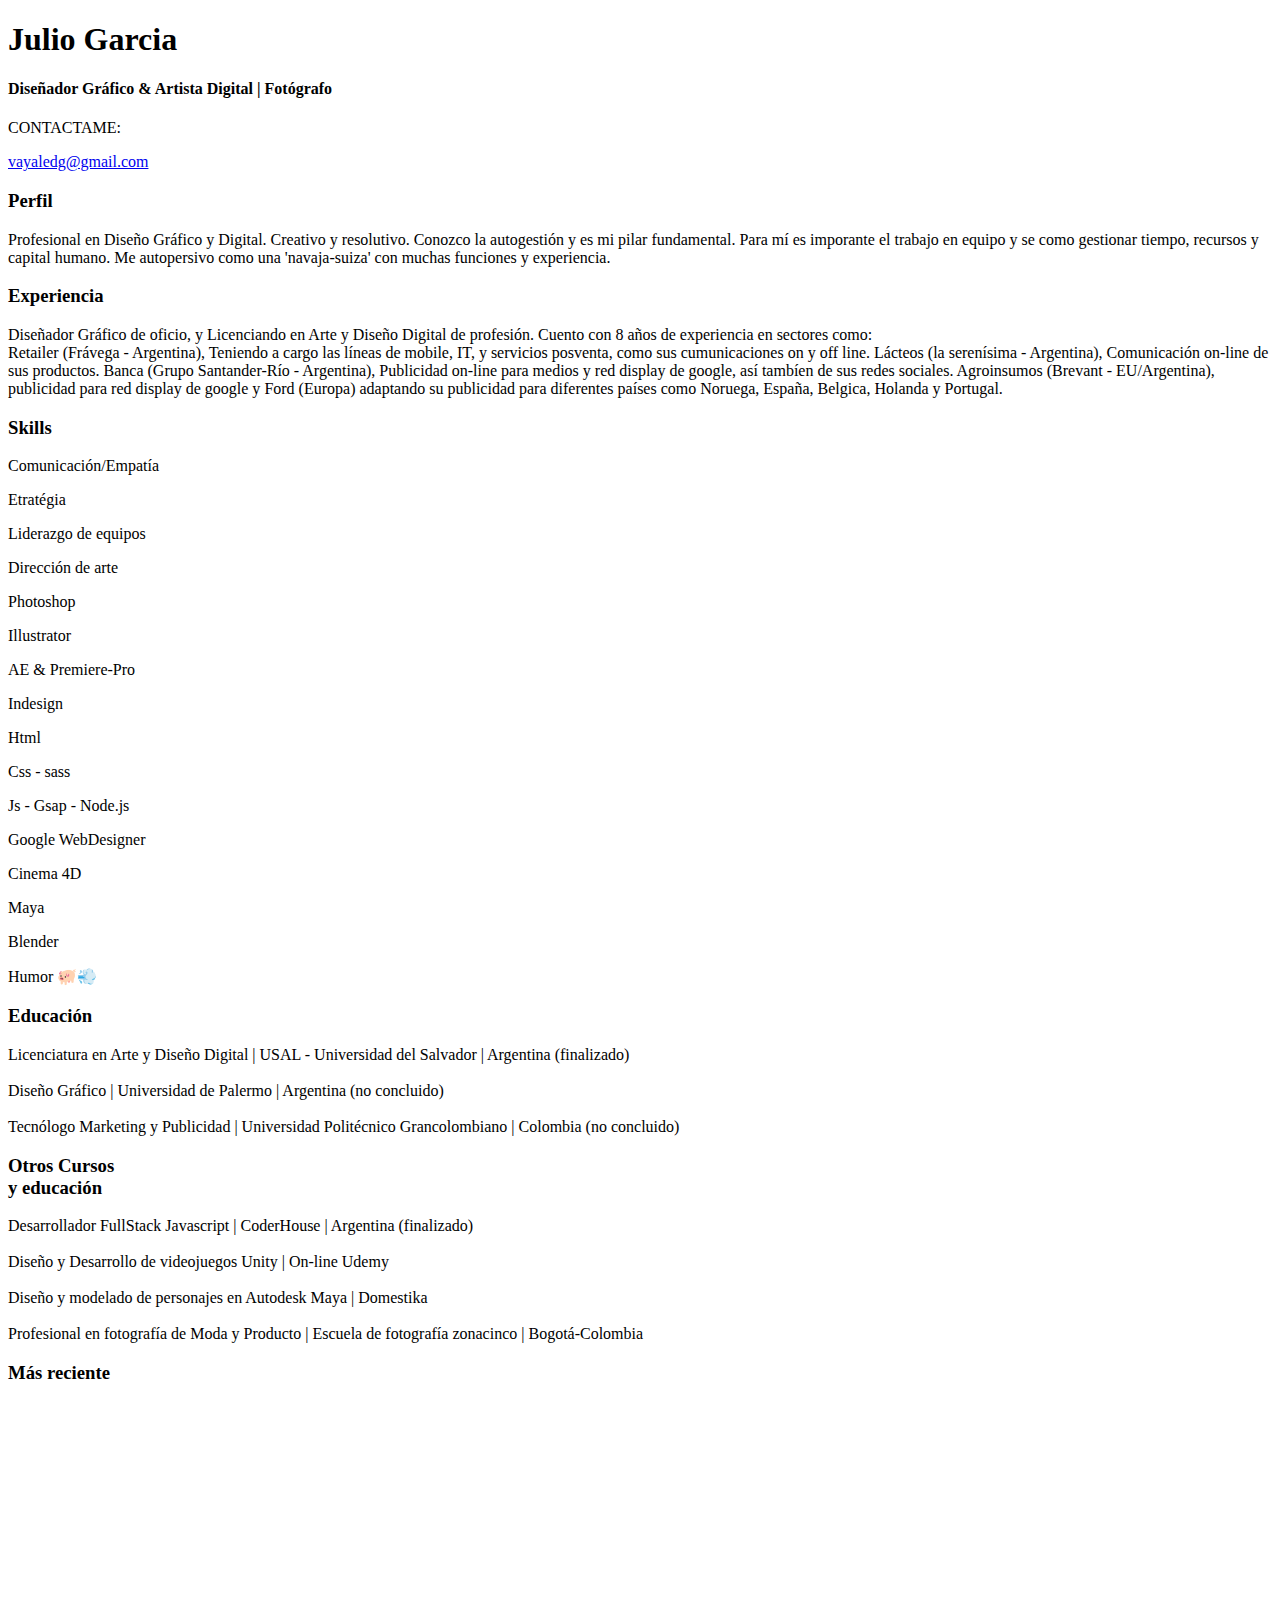
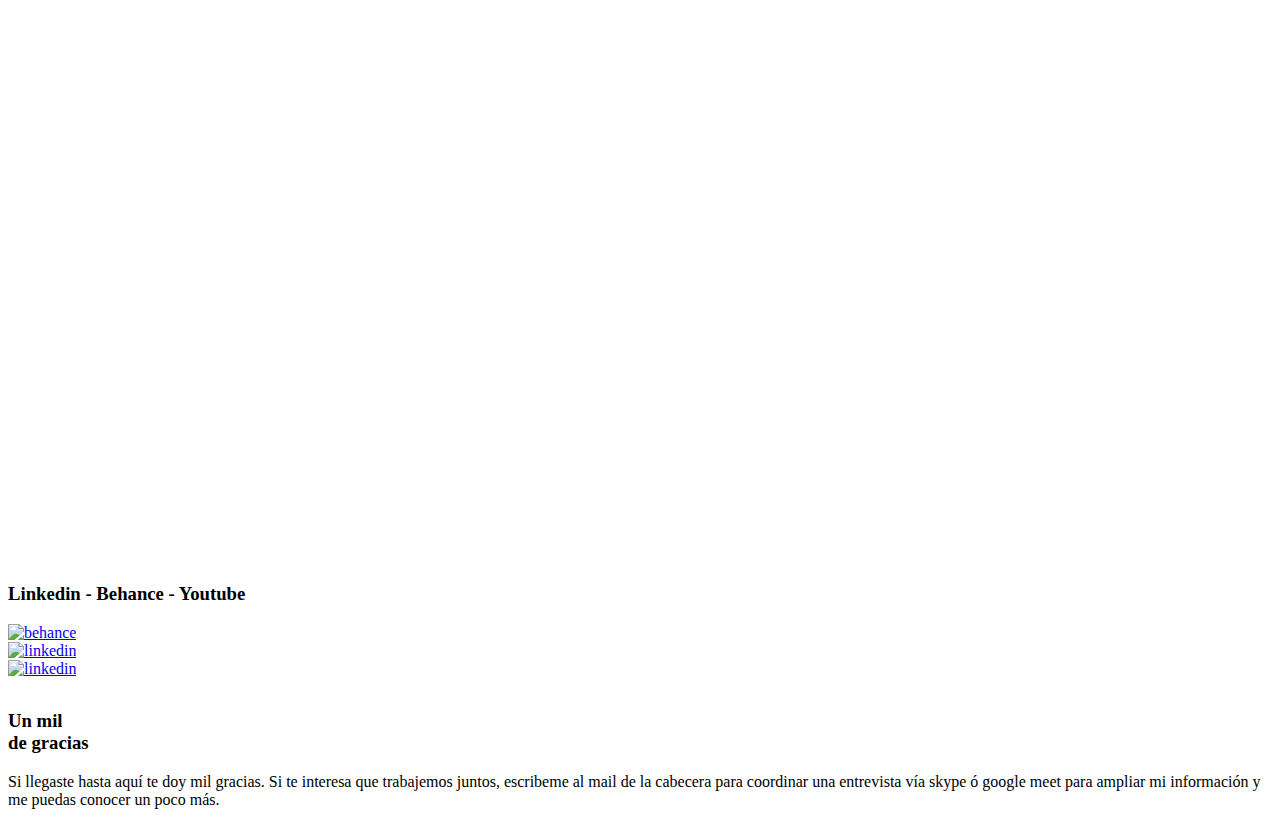
==== index.html @ 990d36c9 "index agregado" ====
<!DOCTYPE html>
<html lang="en">
<head>
    <meta charset="UTF-8">
    <meta name="viewport" content="width=device-width, initial-scale=1.0">
    <link href="https://fonts.googleapis.com/css2?family=Merriweather:ital,wght@0,300;0,400;0,700;0,900;1,300;1,400;1,700;1,900&family=Montserrat:ital,wght@0,100;0,200;0,300;0,400;0,600;0,800;0,900;1,100;1,200;1,300;1,400;1,600;1,700;1,900&display=swap" rel="stylesheet">
    <link rel="stylesheet" href="css/main.css">
    <title>Document</title>
</head>
<body>
    <div class="wrapper">
        <section>
            <h1>Julio Garcia</h1>
            <h4>Diseñador Gráfico & Artista Digital | Fotógrafo</h4>
            <div class="mailing">
                <p>CONTACTAME:</p>
                <a href="mailto:vayaledg@gmail.com">vayaledg@gmail.com</a>
            </div>
        </section>
        <div class="bottom-line"></div> 

        <section class="wpr-2">
            <div class="left">
                <h3 class="sub-headlines">Perfil</h3>
            </div>
            <div class="right">
                <p>Profesional en Diseño Gráfico y Digital. Creativo y resolutivo. Conozco la autogestión y es mi pilar fundamental. Para mí es imporante el trabajo en equipo y se como gestionar tiempo, recursos y capital humano. Me autopersivo como una 'navaja-suiza' con muchas funciones y experiencia.</p>

            </div>
        </section>
        <div class="bottom-line"></div> 


        <section class="wpr-2">
            <div class="left">
                <h3 class="sub-headlines">Experiencia</h3>
            </div>
            <div class="right">
                <p>Diseñador Gráfico de oficio, y Licenciando en Arte y Diseño Digital de profesión. Cuento con 8 años de experiencia en sectores como:<br> <span class="italic-text">Retailer (Frávega - Argentina),</span> Teniendo a cargo las líneas de mobile, IT, y servicios posventa, como sus cumunicaciones on y off line. <span class="italic-text">Lácteos (la serenísima - Argentina),</span> Comunicación on-line de sus productos. <span class="italic-text">Banca (Grupo Santander-Río - Argentina),</span> Publicidad on-line para medios y red display de google, así tambíen de sus redes sociales. <span class="italic-text">Agroinsumos (Brevant - EU/Argentina),</span> publicidad para red display de google y <span class="italic-text">Ford (Europa)</span> adaptando su publicidad para diferentes países como Noruega, España, Belgica, Holanda y  Portugal.  </p>

            </div>
        </section>
        <div class="bottom-line"></div> 

        <section class="wpr-2">
            <div class="left top-gallery">
                <h3 class="sub-headlines">Skills</h3>
            </div>
            <div class="right skills-div">

                <div class="skills-div-one">
                    <p>Comunicación/Empatía</p>
                    <div class="p-bar">
                        <div class="inner b-bar"></div> 
                    </div>
                    <p>Etratégia</p>
                    <div class="p-bar">
                        <div class="inner b-bar"></div> 
                    </div>
                    <p>Liderazgo de equipos</p>
                    <div class="p-bar">
                        <div class="inner b-bar"></div> 
                    </div>
                    <p>Dirección de arte</p>
                    <div class="p-bar">
                        <div class="inner b-bar"></div> 
                    </div>
                </div>

                
                <div class="skills-div-one">
                    <p>Photoshop</p>
                    <div class="p-bar">
                        <div class="inner b-bar"></div> 
                    </div>
                    <p>Illustrator</p>
                    <div class="p-bar">
                        <div class="inner b-bar"></div> 
                    </div>
                    <p>AE & Premiere-Pro</p>
                    <div class="p-bar">
                        <div class="inner js"></div> 
                    </div>
                    <p>Indesign</p>
                    <div class="p-bar">
                        <div class="inner js"></div> 
                    </div>
                </div> 

                <div class="skills-div-one">
                    <p>Html </p>
                    <div class="p-bar">
                        <div class="inner a-bar"></div> 
                    </div>
                    <p>Css - sass </p>
                    <div class="p-bar">
                        <div class="inner a-bar"></div> 
                    </div>
                    <p>Js - Gsap - Node.js</p>
                    <div class="p-bar">
                        <div class="inner js"></div> 
                    </div>
                    <p>Google WebDesigner </p>
                    <div class="p-bar">
                        <div class="inner a-bar"></div> 
                    </div>
                </div>

                <div class="skills-div-one">
                    <p>Cinema 4D</p>
                    <div class="p-bar">
                        <div class="inner a-bar"></div> 
                    </div>
                    <p>Maya</p>
                    <div class="p-bar">
                        <div class="inner a-bar"></div> 
                    </div>
                    <p>Blender</p>
                    <div class="p-bar">
                        <div class="inner js"></div> 
                    </div>
                    <p>Humor 🐖💨</p>
                    <div class="p-bar">
                        <div class="inner humor"></div> 
                    </div>
                </div> 

                
            </div>
        </section>
        <div class="bottom-line"></div> 


        <section class="wpr-2">
            <div class="left">
                <h3 class="sub-headlines">Educación</h3>
            </div>
            <div class="right">
                <p>
                    <span class="italic-text">Licenciatura en Arte y Diseño Digital</span> | USAL - Universidad del Salvador | Argentina (finalizado)
                    <br>
                    <br>
                    <span class="italic-text">Diseño Gráfico</span> | Universidad de Palermo | Argentina (no concluido)
                    <br>
                    <br>
                    <span class="italic-text">Tecnólogo  Marketing y Publicidad</span> | Universidad Politécnico Grancolombiano | Colombia (no concluido)
                </p>
            </div>
        </section>
        <div class="bottom-line"></div> 

        <section class="wpr-2">
            <div class="left">
                <h3 class="sub-headlines">Otros Cursos<br>y educación</h3>
            </div>
            <div class="right">
                <p>
                    <span class="italic-text">Desarrollador FullStack Javascript</span> | CoderHouse | Argentina (finalizado)
                    <br>
                    <br>
                    <span class="italic-text">Diseño y Desarrollo de videojuegos Unity</span> | On-line Udemy 
                    <br>
                    <br>
                    <span class="italic-text">Diseño y modelado de personajes en Autodesk Maya</span> | Domestika 
                    <br>
                    <br>
                    <span class="italic-text">Profesional en fotografía de Moda y Producto</span> | Escuela de fotografía zonacinco | Bogotá-Colombia
                </p>
            </div>
        </section>
        <div class="bottom-line"></div> 

        

        <section class="wpr-3">
            <div class="top-gallery">
                <h3 class="sub-headlines">Más reciente</h3>
            </div>
            <div class="gallery">
                <div class="banner">
                    <iframe src="http://wundermanlab.com.ar/Ford/ESES_OLM_KUGA_OCTOBER/2009_ESES_OLM_KUGA_OCTOBER_N_LC_S_300X250_FMP_es_ES/index.html" width="300" height="250" style="outline: none; border: none;" title="Kuga Banner"></iframe>
                </div>
                <div class="banner">
                    <iframe src="http://wundermanlab.com.ar/Ford/FoNL_Autumn%20campaign_OLM-71539/2009_CCL_ESafetyWeeks_Q3_CC_FCSD_S_300x250_N_nl_NL/index.html" width="300" height="250" style="outline: none; border: none;" title="Kuga Banner"></iframe>
                </div>
                <div class="banner">
                    <iframe src="http://wundermanlab.com.ar/Ford/PTPT_OLM_PUMA_April20/2004_OLM_PUMA_APRIL_LC_N_S_300X250_FMP_pt_PT/index.html" width="300" height="250" style="outline: none; border: none;" title="Kuga Banner"></iframe>
                </div>   
            </div>
        </section>
        <div class="bottom-line"></div> 

        <section class="wpr-3" style="margin-bottom: 2em;">
            <div class="top-gallery">
                <h3 class="sub-headlines">Linkedin - Behance - Youtube</h3>
            </div>
            <div class="gallery">
                <div class="banner">
                    <a href="https://www.linkedin.com/in/juliogarcialombana" class="p-2">
                        <img src="img/linkedin.png" alt="behance" width="30px">
                    </a>
                </div>

                <div class="banner">
                    <a href="https://www.behance.net/juliogarciadg/" class="p-2">
                        <img src="img/behance.png" alt="linkedin" width="42px">
                    </a>
                </div>

                <div class="banner">
                    <a href="https://www.youtube.com/channel/UC1UnaDGrG4056iKwdITSFaw?view_as=subscriber" class="p-2">
                        <img src="img/youtube.png" alt="linkedin" width="42px">
                    </a>
                </div>   
            </div>
        </section>
        <div class="bottom-line"></div> 
        
        <section class="wpr-2">
            <div class="left">
                <h3 class="sub-headlines">Un mil</br>de gracias</h3>
            </div>
            <div class="right">
                <p>Si llegaste hasta aquí te doy mil gracias. Si te interesa que trabajemos juntos, escribeme al mail de la cabecera para coordinar una entrevista vía skype ó google meet para ampliar mi información y me puedas conocer un poco más. </p>

            </div>
        </section>
        


    </div>

    <script>
        console.log(`Si estás leyendo esto y
        y eres reclutador, headhunter o 
        algo similar en recursos humanos
        escribeme para contratarmeeeee
        vayaledg@gmail.com con el asunto
        CONSOLA!.`);

    </script>

</body>
</html>
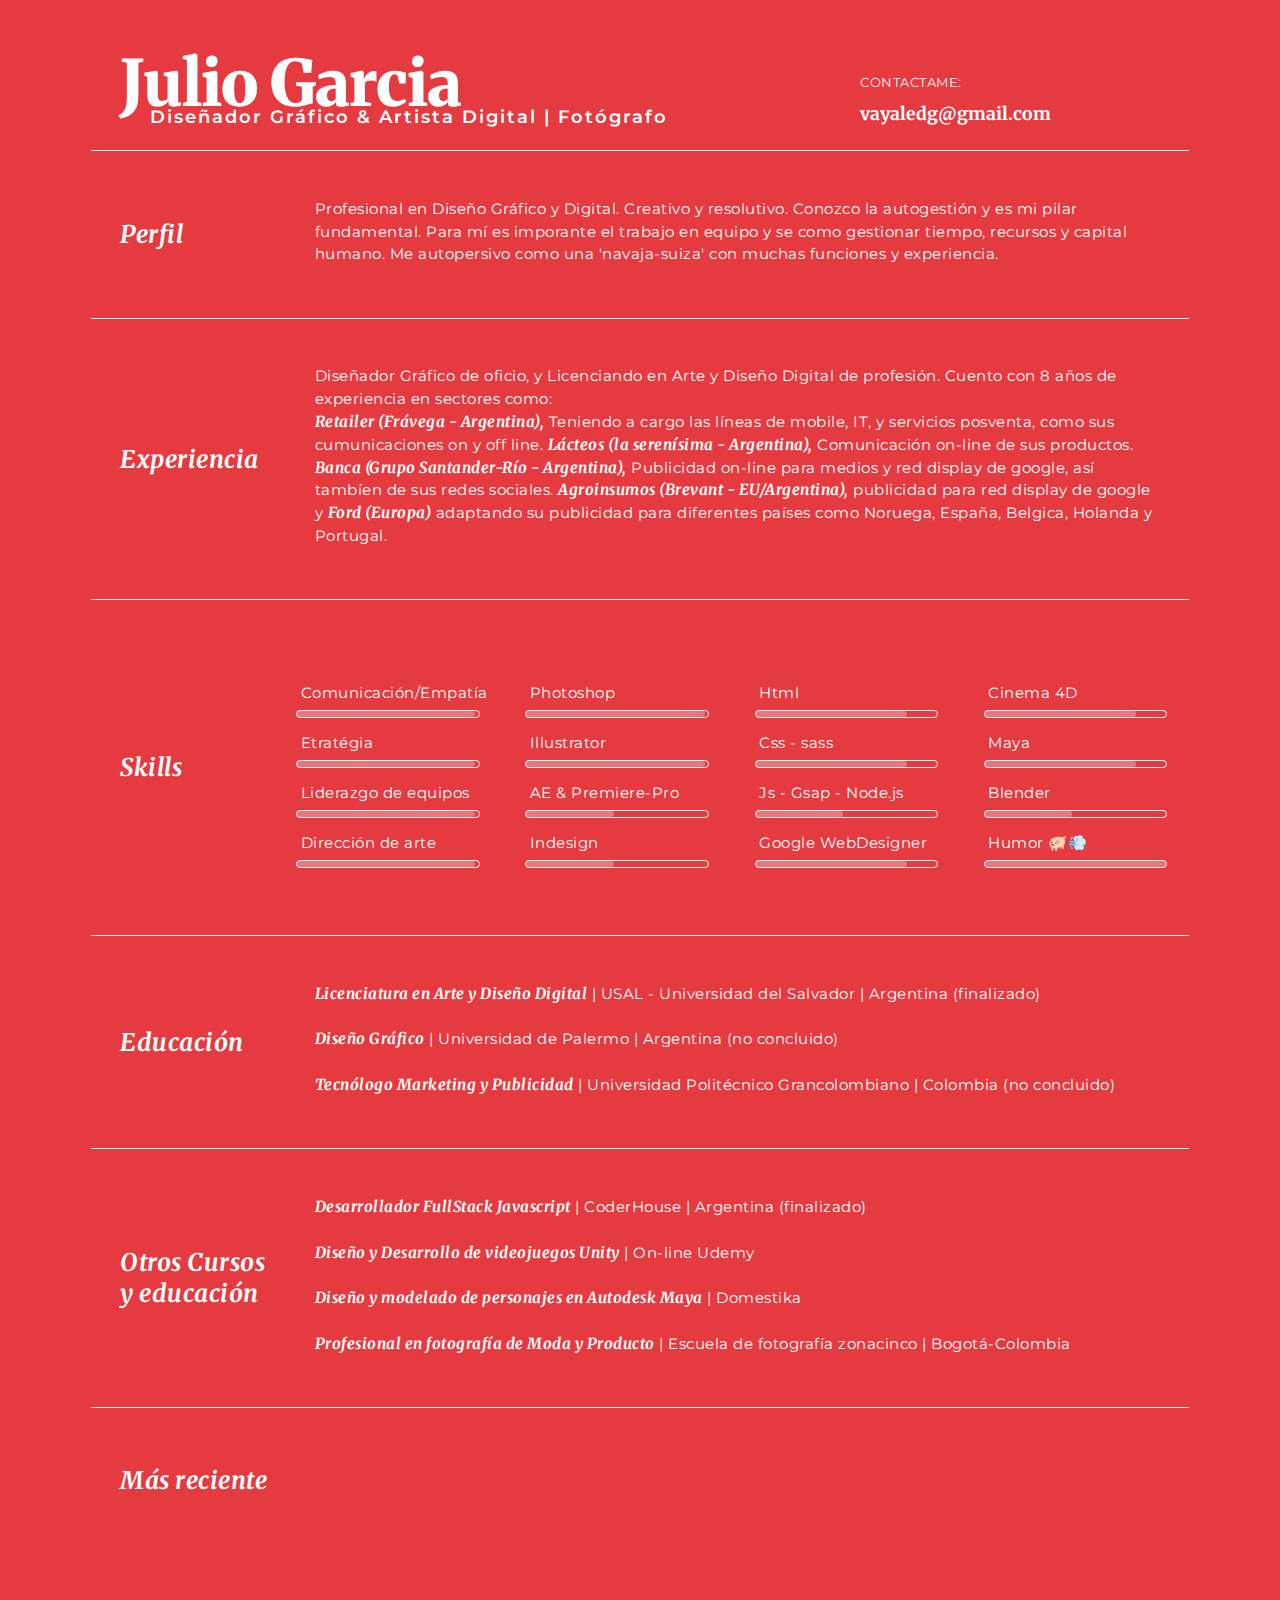
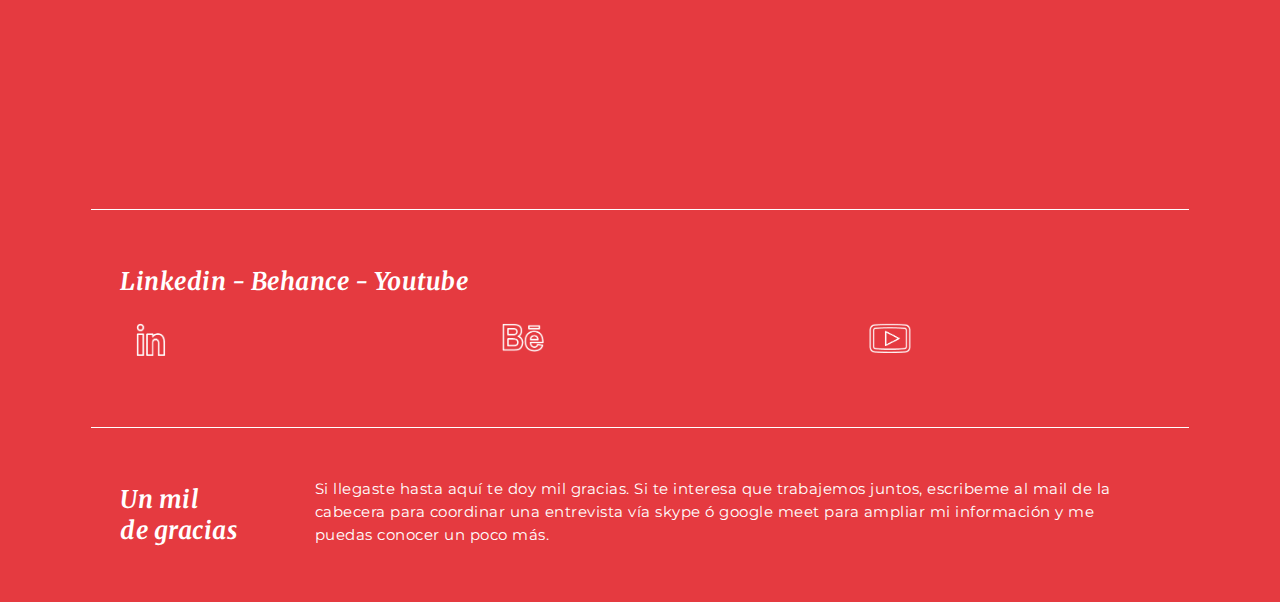
==== commit 60d477c9: "baners agregados" ====
--- a/index.html
+++ b/index.html
@@ -178,10 +178,10 @@
             </div>
             <div class="gallery">
                 <div class="banner">
-                    <iframe src="http://wundermanlab.com.ar/Ford/ESES_OLM_KUGA_OCTOBER/2009_ESES_OLM_KUGA_OCTOBER_N_LC_S_300X250_FMP_es_ES/index.html" width="300" height="250" style="outline: none; border: none;" title="Kuga Banner"></iframe>
-                </div>
-                <div class="banner">
-                    <iframe src="http://wundermanlab.com.ar/Ford/FoNL_Autumn%20campaign_OLM-71539/2009_CCL_ESafetyWeeks_Q3_CC_FCSD_S_300x250_N_nl_NL/index.html" width="300" height="250" style="outline: none; border: none;" title="Kuga Banner"></iframe>
+                    <iframe src="img/bans/1/index.html" width="300" height="250" style="outline: none; border: none;" title="Kuga Banner"></iframe>
+                </div>
+                <div class="banner">
+                    <iframe src="img/bans/2/index.html" width="300" height="250" style="outline: none; border: none;" title="Kuga Banner"></iframe>
                 </div>
                 <div class="banner">
                     <iframe src="http://wundermanlab.com.ar/Ford/PTPT_OLM_PUMA_April20/2004_OLM_PUMA_APRIL_LC_N_S_300X250_FMP_pt_PT/index.html" width="300" height="250" style="outline: none; border: none;" title="Kuga Banner"></iframe>
--- a/css/main.css
+++ b/css/main.css
@@ -0,0 +1,2 @@
+body{background-color:#E53A40;margin:0 auto;padding:0;display:flex;justify-content:center;align-items:center}body .italic-text{font-family:"Merriweather",serif;font-style:italic;font-weight:bold}body .wrapper{width:1100px}body .wrapper section{width:100%}body .wrapper section h1{font-family:"Merriweather",serif;font-size:4em;font-weight:900;letter-spacing:-1px;color:white;margin-left:30px}body .wrapper section h4{color:white;font-family:"Montserrat",sans-serif;font-weight:600;font-size:1.1em;letter-spacing:2px;margin-top:-60px;margin-left:60px}body .wrapper section .mailing{width:30%;float:right;margin-top:-40px}body .wrapper section p{color:white;margin-top:-35px;font-family:"Montserrat",sans-serif;font-size:0.8em;letter-spacing:0.5px}body .wrapper section a{color:white;font-family:"Merriweather",serif;font-size:1.1em;font-weight:bold;text-decoration:none;text-align:center;transition:0.5s}body .wrapper section a:hover{font-weight:400;color:#EFDC05;margin-left:5px;letter-spacing:1px}body .wpr-2{width:100%;display:flex;align-items:center;padding:2em 0em}body .wpr-2 .left{width:20%;height:auto;color:white;font-family:"Merriweather",serif;letter-spacing:0.5px;font-style:italic;font-size:1.3em}body .wpr-2 .left h3{margin-left:30px}body .wpr-2 .right{width:80%;height:auto;box-sizing:border-box;padding-right:30px}body .wpr-2 .right p{font-size:0.95em;padding:0.3em;margin-top:10px;line-height:1.5em}body .wpr-2 .skills-div{width:100%;display:flex;flex-wrap:wrap;justify-content:space-around;box-sizing:border-box;padding:2em 0em}body .wpr-2 .skills-div .skills-div-one{width:20%;padding:0.2em}body .wpr-2 .skills-div .skills-div-one .p-bar{max-width:32em;margin-top:-15px;background:transparent;border:1px solid #fff;border-radius:20px}body .wpr-2 .skills-div .skills-div-one .p-bar .inner{padding:3px;border-radius:3px;background-color:rgba(255,255,255,0.3)}body .wpr-2 .skills-div .skills-div-one .p-bar .inner:hover{padding:4px;border-radius:4px;background-color:#fff}body .wpr-2 .skills-div .skills-div-one .p-bar .a-bar{max-width:80%}body .wpr-2 .skills-div .skills-div-one .p-bar .b-bar{max-width:95%}body .wpr-2 .skills-div .skills-div-one .p-bar .js{max-width:45%}body .wpr-2 .skills-div .skills-div-one .p-bar .humor{max-width:100%}body .wpr-3{width:100%;display:flex;flex-direction:column;align-items:flex-start;padding:2em 0em}body .wpr-3 .top-gallery{width:100%;color:white;font-family:"Merriweather",serif;letter-spacing:0.5px;font-style:italic;font-size:1.3em}body .wpr-3 .top-gallery h3{margin-left:30px}body .wpr-3 .gallery{width:100%;display:flex;flex-wrap:wrap;justify-content:space-around;box-sizing:border-box}body .wpr-3 .gallery .banner{width:25%;margin:0.1em}.bottom-line{border-bottom:1px solid white;width:99.8%;margin:0 auto}.don{font-family:"Montserrat",sans-serif;color:black}@media (max-width: 450px){body{margin:0 auto;padding:0;display:flex;justify-content:center;align-items:center}body .wrapper{width:100%}body .wrapper section{display:flex;flex-wrap:wrap;justify-content:space-around;width:100%;height:auto;margin-bottom:20px}body .wrapper section h1{font-family:"Merriweather",serif;font-size:4em;font-weight:900;letter-spacing:-1px;line-height:0.9em;color:white;margin-left:30px}body .wrapper section h4{color:white;font-family:"Montserrat",sans-serif;font-weight:600;font-size:1em;letter-spacing:2px;margin-top:-30px;margin-left:30px}body .wrapper section .mailing{width:95%;display:flex;flex-wrap:wrap;flex-direction:column;justify-content:center;margin-top:30px;margin-left:30px}body .wrapper section p{color:white;font-family:"Montserrat",sans-serif;font-size:0.8em;margin-left:-0px}body .wrapper section a{font-size:1.1em;font-weight:bold;text-decoration:none;transition:0.5s}body .wrapper section a:hover{font-weight:400;color:#EFDC05;font-size:1.1em}body .wrapper .wpr-2{width:90%;flex-direction:column;align-items:center;padding:0.6em 0.6em;box-sizing:border-box}body .wrapper .wpr-2 .left{width:98%;height:auto;color:white;font-family:"Merriweather",serif;letter-spacing:0.5px;font-style:italic;font-size:1.3em}body .wrapper .wpr-2 .left h3{margin-left:0px}body .wrapper .wpr-2 .right{width:98%;height:auto;box-sizing:border-box}body .wrapper .wpr-2 .right p{font-size:0.95em;margin-top:10px;line-height:1.8em}body .wrapper .wpr-2 .skills-div{width:100%;display:flex;flex-wrap:wrap;flex-direction:column;margin-top:-10px;box-sizing:border-box;padding:0em 0em}body .wrapper .wpr-2 .skills-div .skills-div-one{width:100%;padding:0.2em}body .wrapper .wpr-2 .skills-div .skills-div-one .p-bar{max-width:32em;margin-top:-15px;border:1px solid #fff;border-radius:20px}body .wrapper .wpr-2 .skills-div .skills-div-one .p-bar .inner{padding:3px;border-radius:3px;background-color:rgba(255,255,255,0.3)}body .wrapper .wpr-2 .skills-div .skills-div-one .p-bar .inner:hover{padding:4px;border-radius:4px;background-color:#fff}body .wrapper .wpr-2 .skills-div .skills-div-one .p-bar .a-bar{max-width:80%}body .wrapper .wpr-2 .skills-div .skills-div-one .p-bar .b-bar{max-width:95%}body .wrapper .wpr-2 .skills-div .skills-div-one .p-bar .js{max-width:45%}body .wrapper .wpr-2 .skills-div .skills-div-one .p-bar .humor{max-width:100%}body .wrapper .wpr-3{width:100%;display:flex;flex-direction:column;padding:0em 0em}body .wrapper .wpr-3 .top-gallery{width:100%;color:white;font-family:"Merriweather",serif;letter-spacing:0.5px;font-style:italic;font-size:1.3em}body .wrapper .wpr-3 .top-gallery h3{margin-left:30px}body .wrapper .wpr-3 .gallery{width:100%;display:flex;flex-wrap:wrap;flex-direction:column;justify-content:center;box-sizing:border-box;padding:0 0.2em}body .wrapper .wpr-3 .gallery .banner{width:100%;margin:0.1em;padding:0.5em}}
+/*# sourceMappingURL=main.css.map */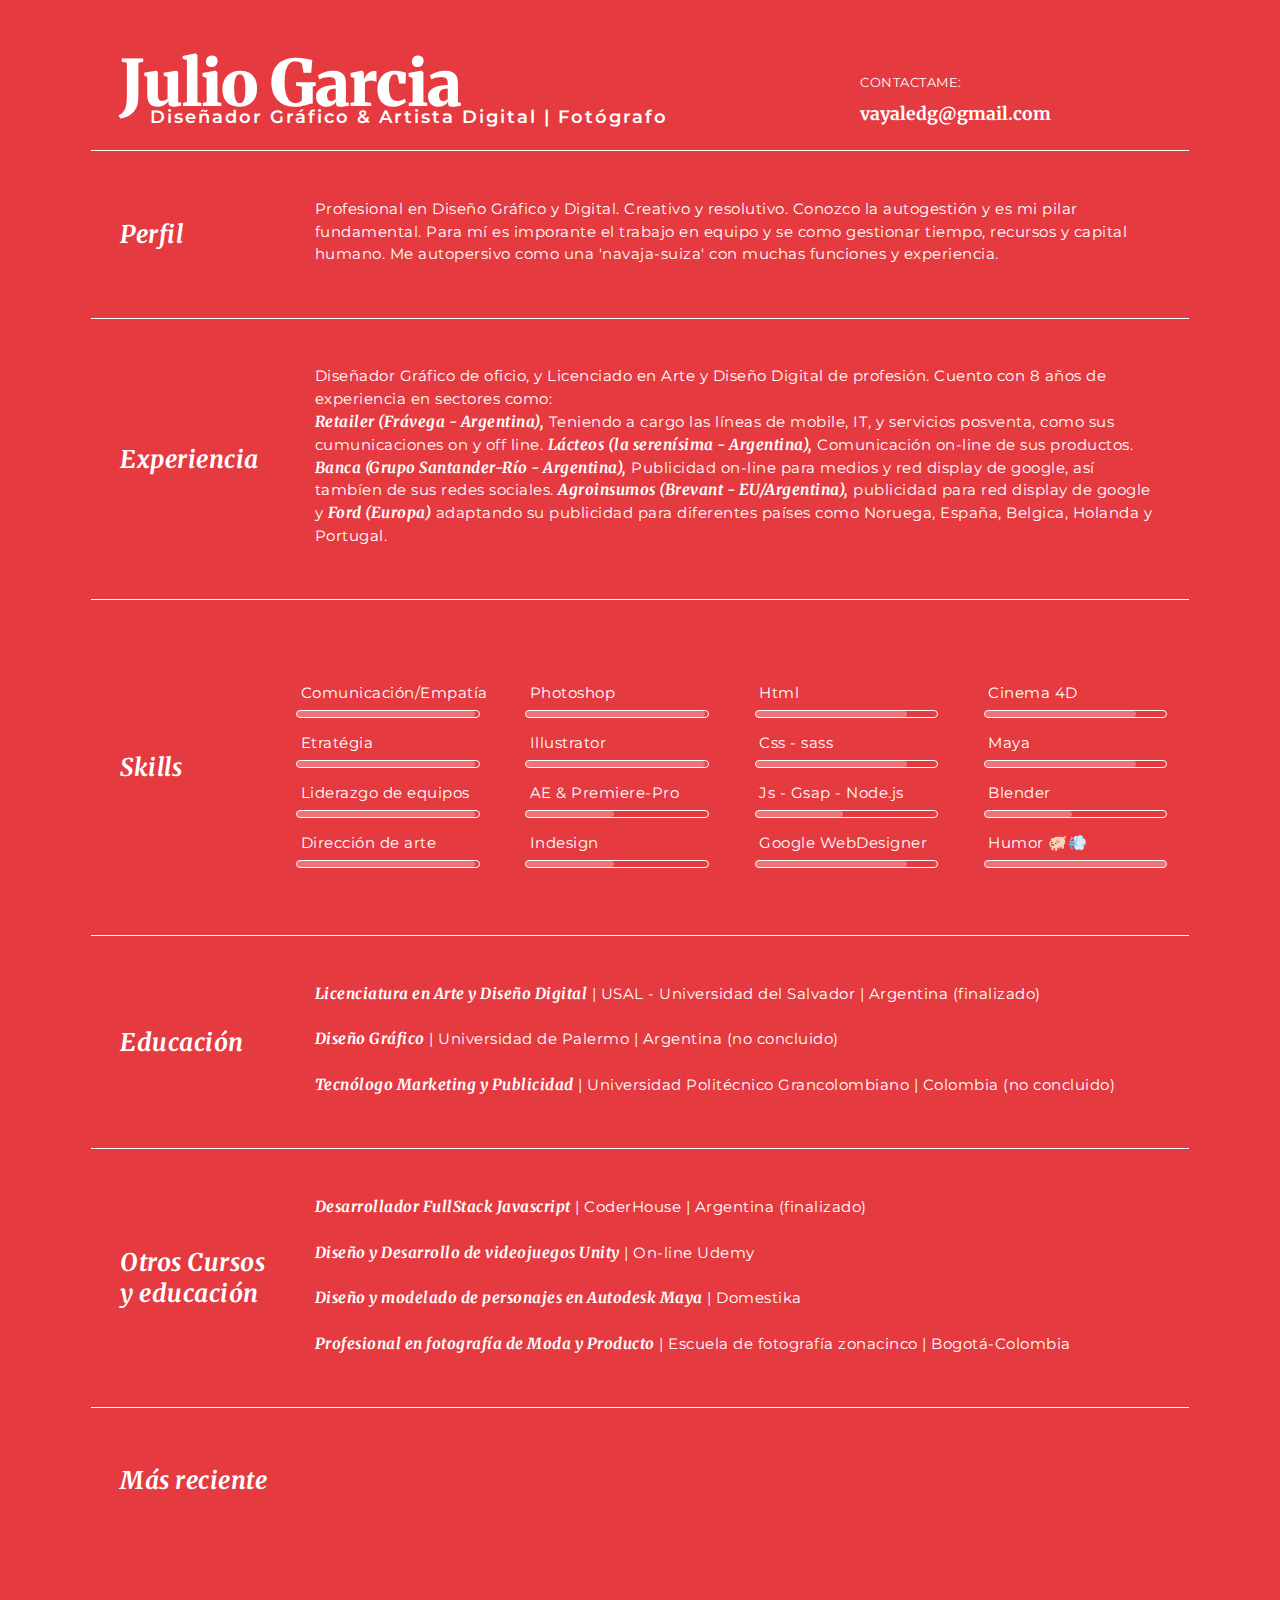
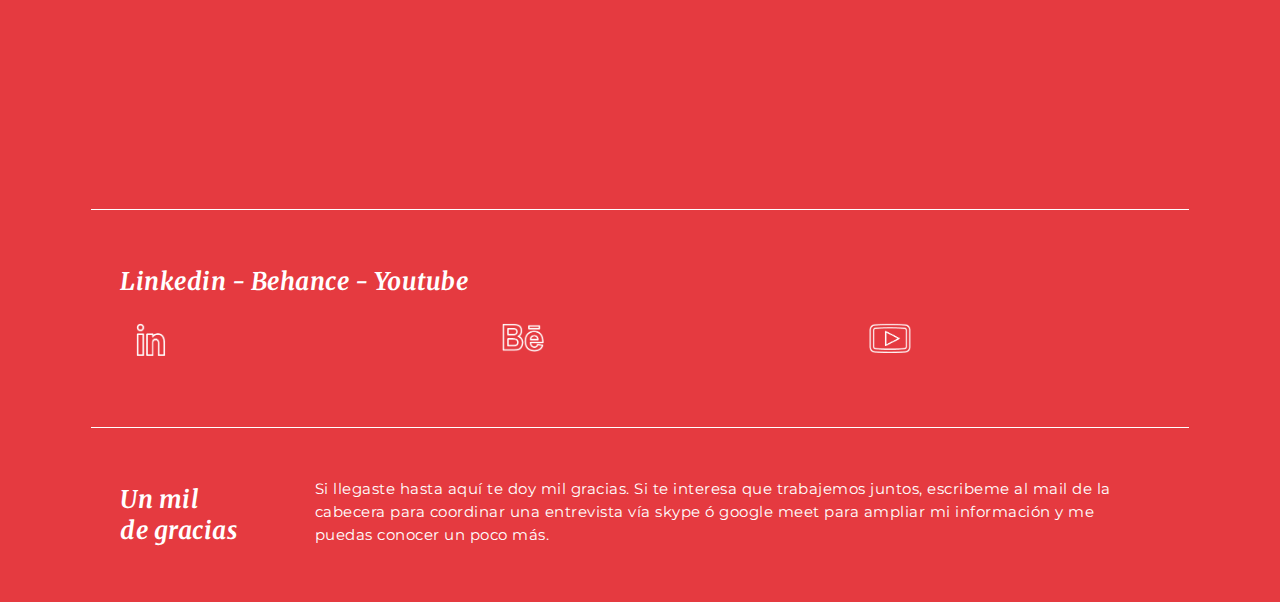
==== commit 4376e37f: "fixing index.html" ====
--- a/index.html
+++ b/index.html
@@ -36,7 +36,7 @@
                 <h3 class="sub-headlines">Experiencia</h3>
             </div>
             <div class="right">
-                <p>Diseñador Gráfico de oficio, y Licenciando en Arte y Diseño Digital de profesión. Cuento con 8 años de experiencia en sectores como:<br> <span class="italic-text">Retailer (Frávega - Argentina),</span> Teniendo a cargo las líneas de mobile, IT, y servicios posventa, como sus cumunicaciones on y off line. <span class="italic-text">Lácteos (la serenísima - Argentina),</span> Comunicación on-line de sus productos. <span class="italic-text">Banca (Grupo Santander-Río - Argentina),</span> Publicidad on-line para medios y red display de google, así tambíen de sus redes sociales. <span class="italic-text">Agroinsumos (Brevant - EU/Argentina),</span> publicidad para red display de google y <span class="italic-text">Ford (Europa)</span> adaptando su publicidad para diferentes países como Noruega, España, Belgica, Holanda y  Portugal.  </p>
+                <p>Diseñador Gráfico de oficio, y Licenciado en Arte y Diseño Digital de profesión. Cuento con 8 años de experiencia en sectores como:<br> <span class="italic-text">Retailer (Frávega - Argentina),</span> Teniendo a cargo las líneas de mobile, IT, y servicios posventa, como sus cumunicaciones on y off line. <span class="italic-text">Lácteos (la serenísima - Argentina),</span> Comunicación on-line de sus productos. <span class="italic-text">Banca (Grupo Santander-Río - Argentina),</span> Publicidad on-line para medios y red display de google, así tambíen de sus redes sociales. <span class="italic-text">Agroinsumos (Brevant - EU/Argentina),</span> publicidad para red display de google y <span class="italic-text">Ford (Europa)</span> adaptando su publicidad para diferentes países como Noruega, España, Belgica, Holanda y  Portugal.  </p>
 
             </div>
         </section>
@@ -184,7 +184,7 @@
                     <iframe src="img/bans/2/index.html" width="300" height="250" style="outline: none; border: none;" title="Kuga Banner"></iframe>
                 </div>
                 <div class="banner">
-                    <iframe src="http://wundermanlab.com.ar/Ford/PTPT_OLM_PUMA_April20/2004_OLM_PUMA_APRIL_LC_N_S_300X250_FMP_pt_PT/index.html" width="300" height="250" style="outline: none; border: none;" title="Kuga Banner"></iframe>
+                    <iframe src="img/bans/3/index.html" width="300" height="250" style="outline: none; border: none;" title="Kuga Banner"></iframe>
                 </div>   
             </div>
         </section>
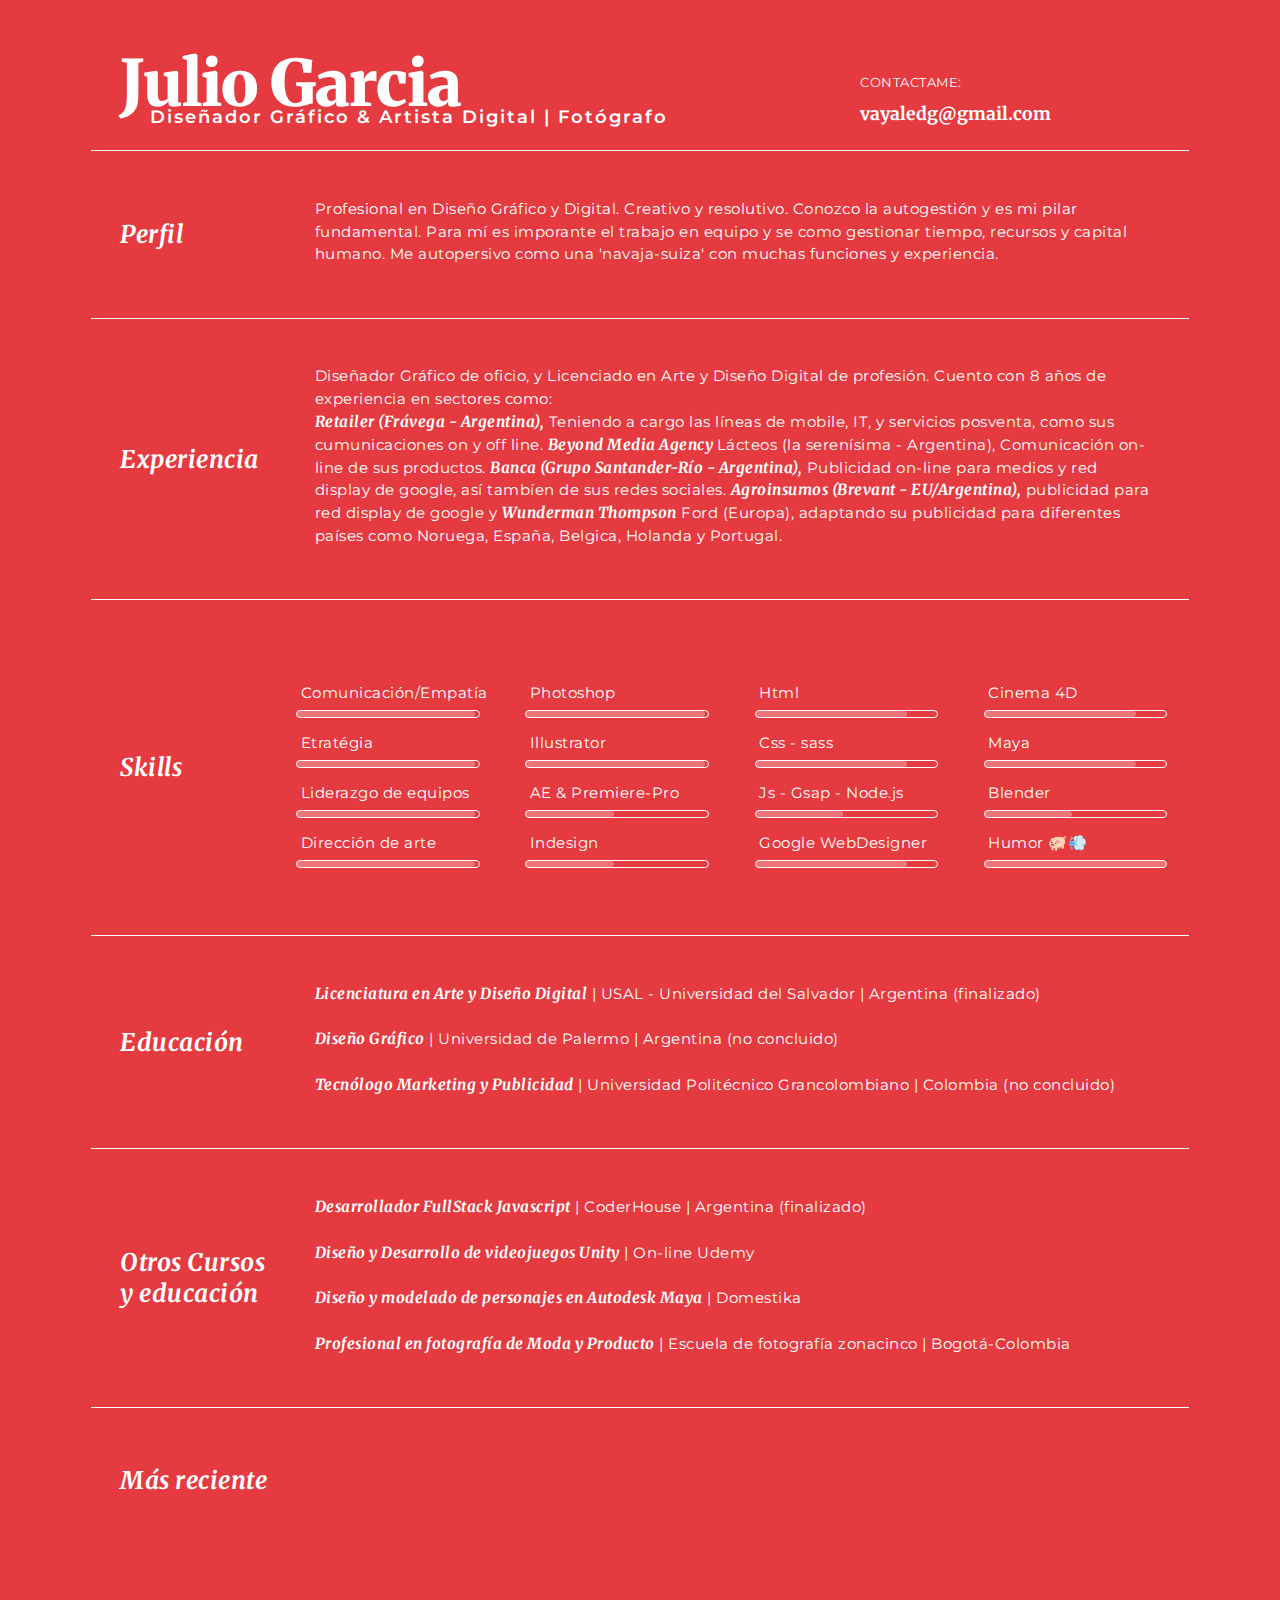
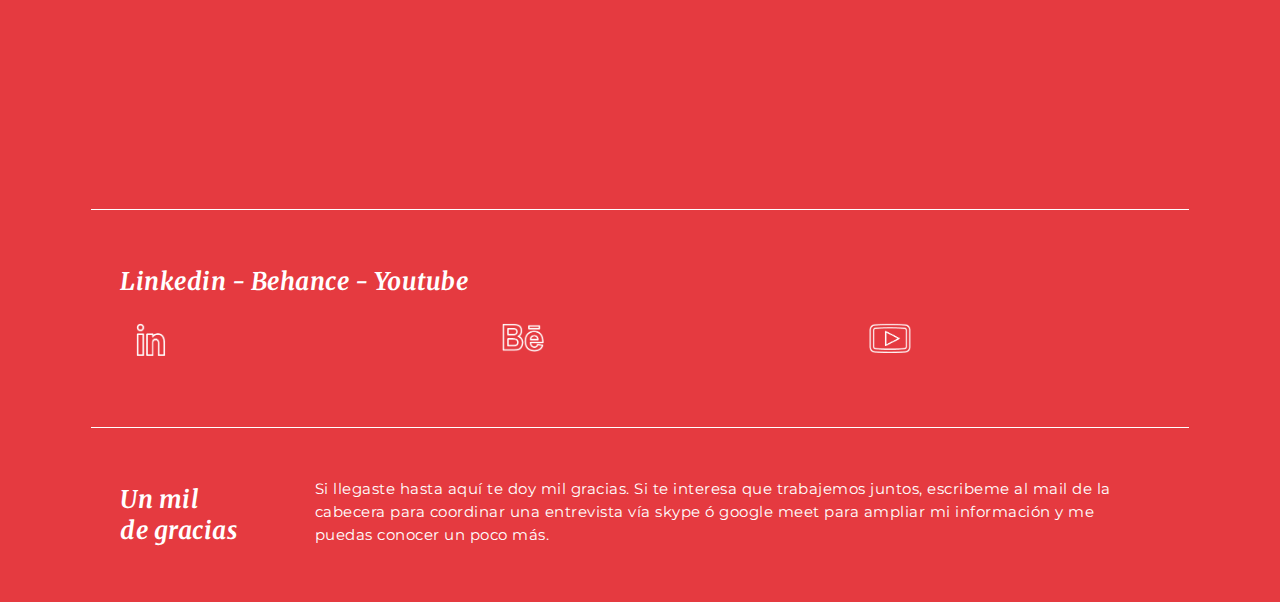
==== commit 43887a1f: "fixing index.html" ====
--- a/index.html
+++ b/index.html
@@ -36,7 +36,7 @@
                 <h3 class="sub-headlines">Experiencia</h3>
             </div>
             <div class="right">
-                <p>Diseñador Gráfico de oficio, y Licenciado en Arte y Diseño Digital de profesión. Cuento con 8 años de experiencia en sectores como:<br> <span class="italic-text">Retailer (Frávega - Argentina),</span> Teniendo a cargo las líneas de mobile, IT, y servicios posventa, como sus cumunicaciones on y off line. <span class="italic-text">Lácteos (la serenísima - Argentina),</span> Comunicación on-line de sus productos. <span class="italic-text">Banca (Grupo Santander-Río - Argentina),</span> Publicidad on-line para medios y red display de google, así tambíen de sus redes sociales. <span class="italic-text">Agroinsumos (Brevant - EU/Argentina),</span> publicidad para red display de google y <span class="italic-text">Ford (Europa)</span> adaptando su publicidad para diferentes países como Noruega, España, Belgica, Holanda y  Portugal.  </p>
+                <p>Diseñador Gráfico de oficio, y Licenciado en Arte y Diseño Digital de profesión. Cuento con 8 años de experiencia en sectores como:<br> <span class="italic-text">Retailer (Frávega - Argentina),</span> Teniendo a cargo las líneas de mobile, IT, y servicios posventa, como sus cumunicaciones on y off line. <span class="italic-text">Beyond Media Agency </span> Lácteos (la serenísima - Argentina), Comunicación on-line de sus productos. <span class="italic-text">Banca (Grupo Santander-Río - Argentina),</span> Publicidad on-line para medios y red display de google, así tambíen de sus redes sociales. <span class="italic-text">Agroinsumos (Brevant - EU/Argentina),</span> publicidad para red display de google y <span class="italic-text">Wunderman Thompson</span> Ford (Europa), adaptando su publicidad para diferentes países como Noruega, España, Belgica, Holanda y  Portugal.</p>
 
             </div>
         </section>
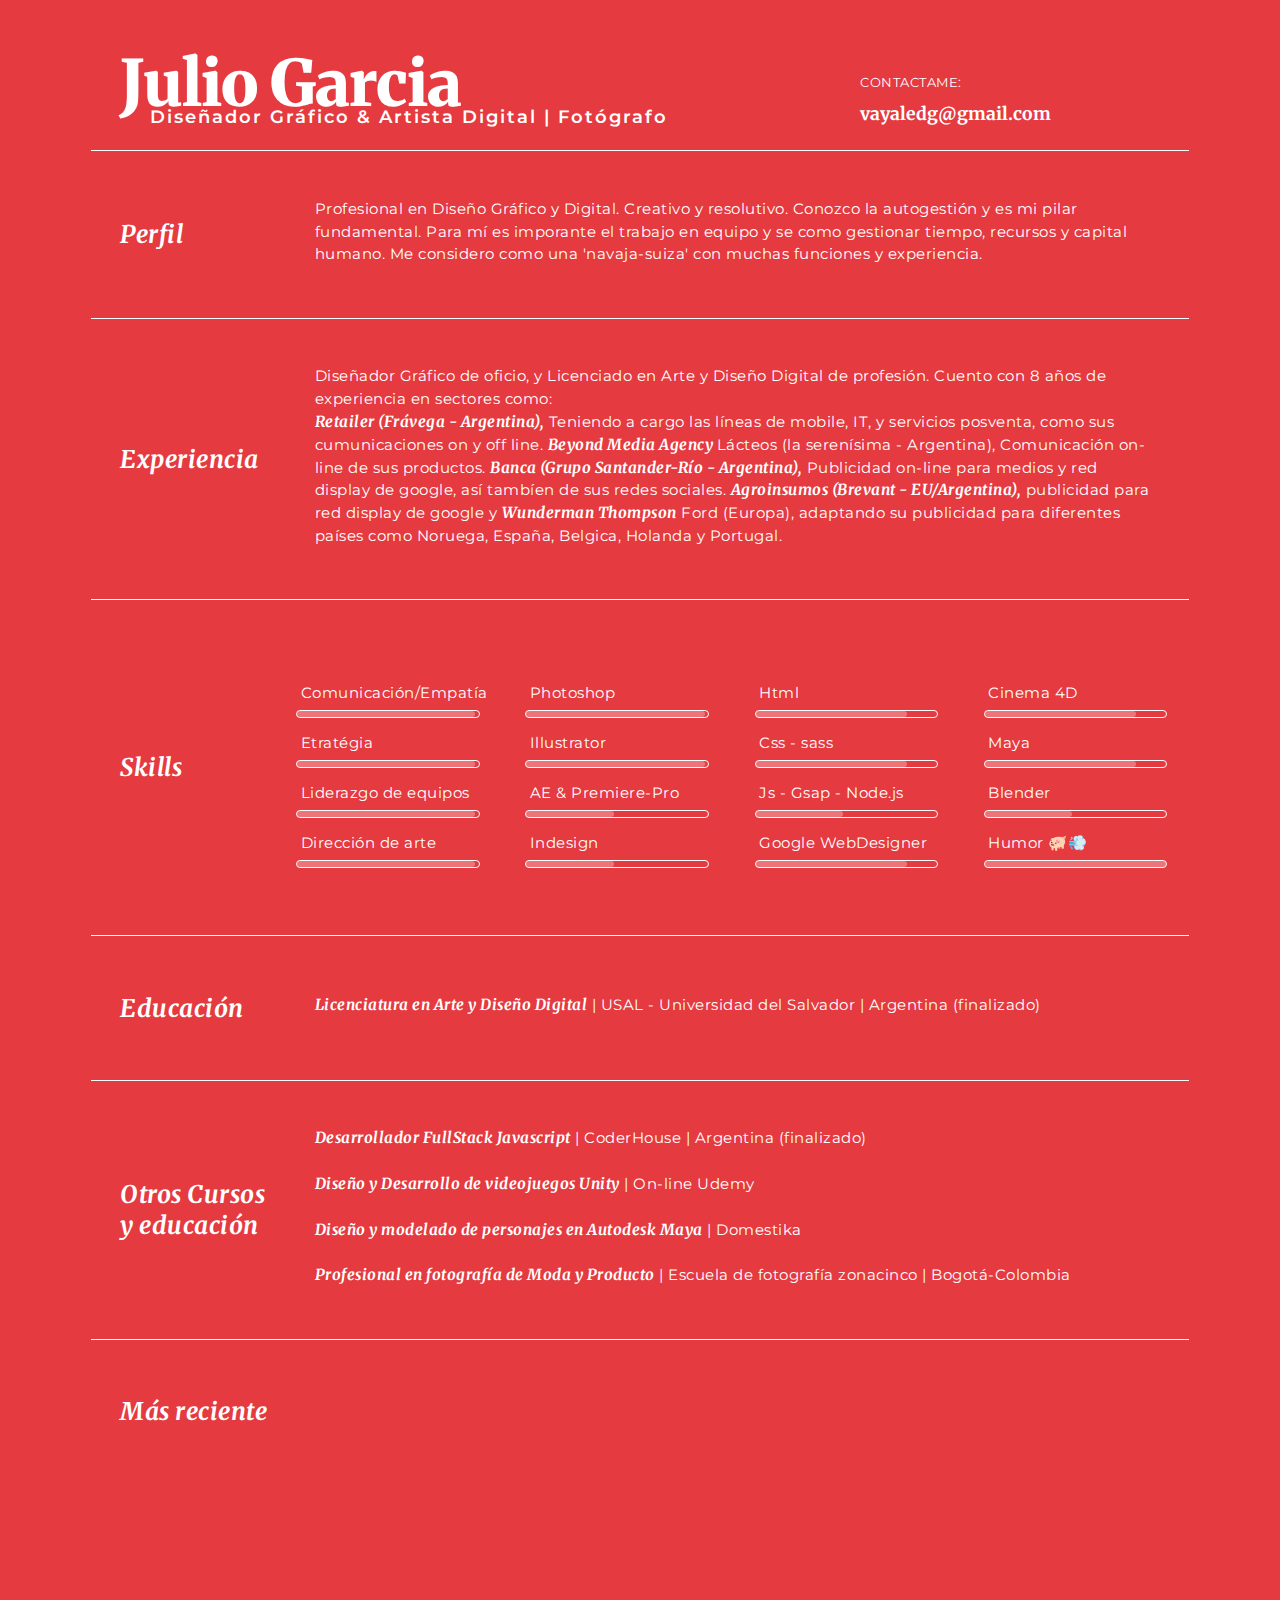
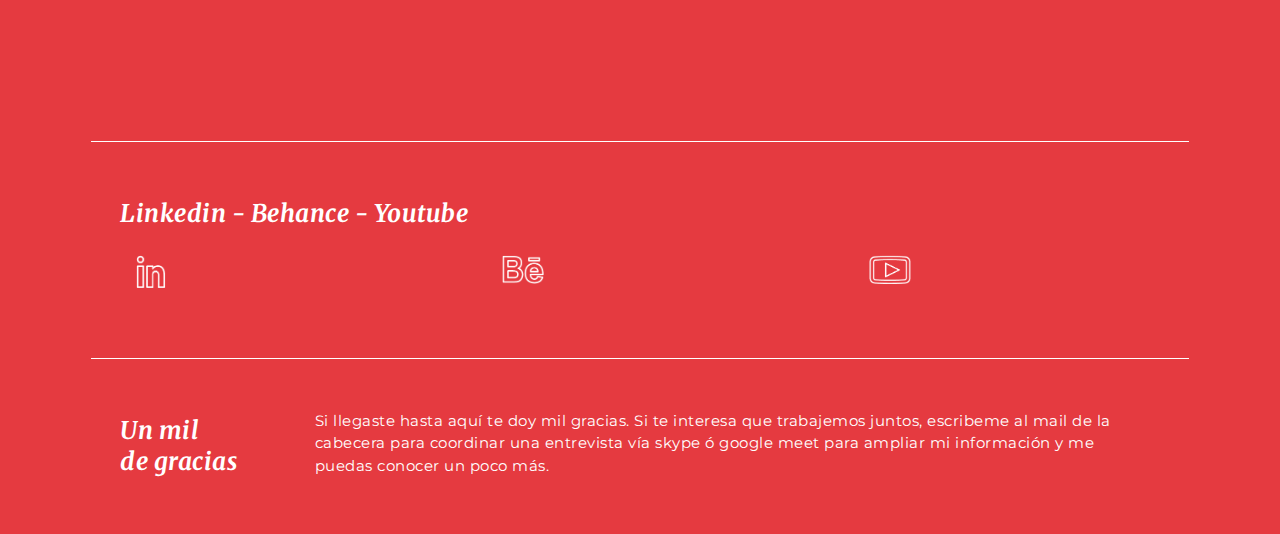
==== commit 65742274: "cambio educacion index" ====
--- a/index.html
+++ b/index.html
@@ -24,7 +24,7 @@
                 <h3 class="sub-headlines">Perfil</h3>
             </div>
             <div class="right">
-                <p>Profesional en Diseño Gráfico y Digital. Creativo y resolutivo. Conozco la autogestión y es mi pilar fundamental. Para mí es imporante el trabajo en equipo y se como gestionar tiempo, recursos y capital humano. Me autopersivo como una 'navaja-suiza' con muchas funciones y experiencia.</p>
+                <p>Profesional en Diseño Gráfico y Digital. Creativo y resolutivo. Conozco la autogestión y es mi pilar fundamental. Para mí es imporante el trabajo en equipo y se como gestionar tiempo, recursos y capital humano. Me considero como una 'navaja-suiza' con muchas funciones y experiencia.</p>
 
             </div>
         </section>
@@ -139,11 +139,6 @@
                 <p>
                     <span class="italic-text">Licenciatura en Arte y Diseño Digital</span> | USAL - Universidad del Salvador | Argentina (finalizado)
                     <br>
-                    <br>
-                    <span class="italic-text">Diseño Gráfico</span> | Universidad de Palermo | Argentina (no concluido)
-                    <br>
-                    <br>
-                    <span class="italic-text">Tecnólogo  Marketing y Publicidad</span> | Universidad Politécnico Grancolombiano | Colombia (no concluido)
                 </p>
             </div>
         </section>
--- a/css/main.css
+++ b/css/main.css
@@ -1,2 +1 @@
-body{background-color:#E53A40;margin:0 auto;padding:0;display:flex;justify-content:center;align-items:center}body .italic-text{font-family:"Merriweather",serif;font-style:italic;font-weight:bold}body .wrapper{width:1100px}body .wrapper section{width:100%}body .wrapper section h1{font-family:"Merriweather",serif;font-size:4em;font-weight:900;letter-spacing:-1px;color:white;margin-left:30px}body .wrapper section h4{color:white;font-family:"Montserrat",sans-serif;font-weight:600;font-size:1.1em;letter-spacing:2px;margin-top:-60px;margin-left:60px}body .wrapper section .mailing{width:30%;float:right;margin-top:-40px}body .wrapper section p{color:white;margin-top:-35px;font-family:"Montserrat",sans-serif;font-size:0.8em;letter-spacing:0.5px}body .wrapper section a{color:white;font-family:"Merriweather",serif;font-size:1.1em;font-weight:bold;text-decoration:none;text-align:center;transition:0.5s}body .wrapper section a:hover{font-weight:400;color:#EFDC05;margin-left:5px;letter-spacing:1px}body .wpr-2{width:100%;display:flex;align-items:center;padding:2em 0em}body .wpr-2 .left{width:20%;height:auto;color:white;font-family:"Merriweather",serif;letter-spacing:0.5px;font-style:italic;font-size:1.3em}body .wpr-2 .left h3{margin-left:30px}body .wpr-2 .right{width:80%;height:auto;box-sizing:border-box;padding-right:30px}body .wpr-2 .right p{font-size:0.95em;padding:0.3em;margin-top:10px;line-height:1.5em}body .wpr-2 .skills-div{width:100%;display:flex;flex-wrap:wrap;justify-content:space-around;box-sizing:border-box;padding:2em 0em}body .wpr-2 .skills-div .skills-div-one{width:20%;padding:0.2em}body .wpr-2 .skills-div .skills-div-one .p-bar{max-width:32em;margin-top:-15px;background:transparent;border:1px solid #fff;border-radius:20px}body .wpr-2 .skills-div .skills-div-one .p-bar .inner{padding:3px;border-radius:3px;background-color:rgba(255,255,255,0.3)}body .wpr-2 .skills-div .skills-div-one .p-bar .inner:hover{padding:4px;border-radius:4px;background-color:#fff}body .wpr-2 .skills-div .skills-div-one .p-bar .a-bar{max-width:80%}body .wpr-2 .skills-div .skills-div-one .p-bar .b-bar{max-width:95%}body .wpr-2 .skills-div .skills-div-one .p-bar .js{max-width:45%}body .wpr-2 .skills-div .skills-div-one .p-bar .humor{max-width:100%}body .wpr-3{width:100%;display:flex;flex-direction:column;align-items:flex-start;padding:2em 0em}body .wpr-3 .top-gallery{width:100%;color:white;font-family:"Merriweather",serif;letter-spacing:0.5px;font-style:italic;font-size:1.3em}body .wpr-3 .top-gallery h3{margin-left:30px}body .wpr-3 .gallery{width:100%;display:flex;flex-wrap:wrap;justify-content:space-around;box-sizing:border-box}body .wpr-3 .gallery .banner{width:25%;margin:0.1em}.bottom-line{border-bottom:1px solid white;width:99.8%;margin:0 auto}.don{font-family:"Montserrat",sans-serif;color:black}@media (max-width: 450px){body{margin:0 auto;padding:0;display:flex;justify-content:center;align-items:center}body .wrapper{width:100%}body .wrapper section{display:flex;flex-wrap:wrap;justify-content:space-around;width:100%;height:auto;margin-bottom:20px}body .wrapper section h1{font-family:"Merriweather",serif;font-size:4em;font-weight:900;letter-spacing:-1px;line-height:0.9em;color:white;margin-left:30px}body .wrapper section h4{color:white;font-family:"Montserrat",sans-serif;font-weight:600;font-size:1em;letter-spacing:2px;margin-top:-30px;margin-left:30px}body .wrapper section .mailing{width:95%;display:flex;flex-wrap:wrap;flex-direction:column;justify-content:center;margin-top:30px;margin-left:30px}body .wrapper section p{color:white;font-family:"Montserrat",sans-serif;font-size:0.8em;margin-left:-0px}body .wrapper section a{font-size:1.1em;font-weight:bold;text-decoration:none;transition:0.5s}body .wrapper section a:hover{font-weight:400;color:#EFDC05;font-size:1.1em}body .wrapper .wpr-2{width:90%;flex-direction:column;align-items:center;padding:0.6em 0.6em;box-sizing:border-box}body .wrapper .wpr-2 .left{width:98%;height:auto;color:white;font-family:"Merriweather",serif;letter-spacing:0.5px;font-style:italic;font-size:1.3em}body .wrapper .wpr-2 .left h3{margin-left:0px}body .wrapper .wpr-2 .right{width:98%;height:auto;box-sizing:border-box}body .wrapper .wpr-2 .right p{font-size:0.95em;margin-top:10px;line-height:1.8em}body .wrapper .wpr-2 .skills-div{width:100%;display:flex;flex-wrap:wrap;flex-direction:column;margin-top:-10px;box-sizing:border-box;padding:0em 0em}body .wrapper .wpr-2 .skills-div .skills-div-one{width:100%;padding:0.2em}body .wrapper .wpr-2 .skills-div .skills-div-one .p-bar{max-width:32em;margin-top:-15px;border:1px solid #fff;border-radius:20px}body .wrapper .wpr-2 .skills-div .skills-div-one .p-bar .inner{padding:3px;border-radius:3px;background-color:rgba(255,255,255,0.3)}body .wrapper .wpr-2 .skills-div .skills-div-one .p-bar .inner:hover{padding:4px;border-radius:4px;background-color:#fff}body .wrapper .wpr-2 .skills-div .skills-div-one .p-bar .a-bar{max-width:80%}body .wrapper .wpr-2 .skills-div .skills-div-one .p-bar .b-bar{max-width:95%}body .wrapper .wpr-2 .skills-div .skills-div-one .p-bar .js{max-width:45%}body .wrapper .wpr-2 .skills-div .skills-div-one .p-bar .humor{max-width:100%}body .wrapper .wpr-3{width:100%;display:flex;flex-direction:column;padding:0em 0em}body .wrapper .wpr-3 .top-gallery{width:100%;color:white;font-family:"Merriweather",serif;letter-spacing:0.5px;font-style:italic;font-size:1.3em}body .wrapper .wpr-3 .top-gallery h3{margin-left:30px}body .wrapper .wpr-3 .gallery{width:100%;display:flex;flex-wrap:wrap;flex-direction:column;justify-content:center;box-sizing:border-box;padding:0 0.2em}body .wrapper .wpr-3 .gallery .banner{width:100%;margin:0.1em;padding:0.5em}}
-/*# sourceMappingURL=main.css.map */+body{background-color:#E53A40;margin:0 auto;padding:0;display:flex;justify-content:center;align-items:center}body .italic-text{font-family:"Merriweather",serif;font-style:italic;font-weight:bold}body .wrapper{width:1100px}body .wrapper section{width:100%}body .wrapper section h1{font-family:"Merriweather",serif;font-size:4em;font-weight:900;letter-spacing:-1px;color:white;margin-left:30px}body .wrapper section h4{color:white;font-family:"Montserrat",sans-serif;font-weight:600;font-size:1.1em;letter-spacing:2px;margin-top:-60px;margin-left:60px}body .wrapper section .mailing{width:30%;float:right;margin-top:-40px}body .wrapper section p{color:white;margin-top:-35px;font-family:"Montserrat",sans-serif;font-size:0.8em;letter-spacing:0.5px}body .wrapper section a{color:white;font-family:"Merriweather",serif;font-size:1.1em;font-weight:bold;text-decoration:none;text-align:center;transition:0.5s}body .wrapper section a:hover{font-weight:400;color:#EFDC05;margin-left:5px;letter-spacing:1px}body .wpr-2{width:100%;display:flex;align-items:center;padding:2em 0em}body .wpr-2 .left{width:20%;height:auto;color:white;font-family:"Merriweather",serif;letter-spacing:0.5px;font-style:italic;font-size:1.3em}body .wpr-2 .left h3{margin-left:30px}body .wpr-2 .right{width:80%;height:auto;box-sizing:border-box;padding-right:30px}body .wpr-2 .right p{font-size:0.95em;padding:0.3em;margin-top:10px;line-height:1.5em}body .wpr-2 .skills-div{width:100%;display:flex;flex-wrap:wrap;justify-content:space-around;box-sizing:border-box;padding:2em 0em}body .wpr-2 .skills-div .skills-div-one{width:20%;padding:0.2em}body .wpr-2 .skills-div .skills-div-one .p-bar{max-width:32em;margin-top:-15px;background:transparent;border:1px solid #fff;border-radius:20px}body .wpr-2 .skills-div .skills-div-one .p-bar .inner{padding:3px;border-radius:3px;background-color:rgba(255,255,255,0.3)}body .wpr-2 .skills-div .skills-div-one .p-bar .inner:hover{padding:4px;border-radius:4px;background-color:#fff}body .wpr-2 .skills-div .skills-div-one .p-bar .a-bar{max-width:80%}body .wpr-2 .skills-div .skills-div-one .p-bar .b-bar{max-width:95%}body .wpr-2 .skills-div .skills-div-one .p-bar .js{max-width:45%}body .wpr-2 .skills-div .skills-div-one .p-bar .humor{max-width:100%}body .wpr-3{width:100%;display:flex;flex-direction:column;align-items:flex-start;padding:2em 0em}body .wpr-3 .top-gallery{width:100%;color:white;font-family:"Merriweather",serif;letter-spacing:0.5px;font-style:italic;font-size:1.3em}body .wpr-3 .top-gallery h3{margin-left:30px}body .wpr-3 .gallery{width:100%;display:flex;flex-wrap:wrap;justify-content:space-around;box-sizing:border-box}body .wpr-3 .gallery .banner{width:25%;margin:0.1em}.bottom-line{border-bottom:1px solid white;width:99.8%;margin:0 auto}.don{font-family:"Montserrat",sans-serif;color:black}@media (max-width: 450px){body{margin:0 auto;padding:0;display:flex;justify-content:center;align-items:center}body .wrapper{width:100%}body .wrapper section{display:flex;flex-wrap:wrap;justify-content:space-around;width:100%;height:auto;margin-bottom:20px}body .wrapper section h1{font-family:"Merriweather",serif;font-size:4em;font-weight:900;letter-spacing:-1px;line-height:0.9em;color:white;margin-left:30px}body .wrapper section h4{color:white;font-family:"Montserrat",sans-serif;font-weight:600;font-size:1em;letter-spacing:2px;margin-top:-30px;margin-left:30px}body .wrapper section .mailing{width:95%;display:flex;flex-wrap:wrap;flex-direction:column;justify-content:center;margin-top:30px;margin-left:30px}body .wrapper section p{color:white;font-family:"Montserrat",sans-serif;font-size:0.8em;margin-left:-0px}body .wrapper section a{font-size:1.1em;font-weight:bold;text-decoration:none;transition:0.5s}body .wrapper section a:hover{font-weight:400;color:#EFDC05;font-size:1.1em}body .wrapper .wpr-2{width:90%;flex-direction:column;align-items:center;padding:0.6em 0.6em;box-sizing:border-box}body .wrapper .wpr-2 .left{width:98%;height:auto;color:white;font-family:"Merriweather",serif;letter-spacing:0.5px;font-style:italic;font-size:1.3em}body .wrapper .wpr-2 .left h3{margin-left:0px}body .wrapper .wpr-2 .right{width:98%;height:auto;box-sizing:border-box}body .wrapper .wpr-2 .right p{font-size:0.95em;margin-top:10px;line-height:1.8em}body .wrapper .wpr-2 .skills-div{width:100%;display:flex;flex-wrap:wrap;flex-direction:column;margin-top:-10px;box-sizing:border-box;padding:0em 0em}body .wrapper .wpr-2 .skills-div .skills-div-one{width:100%;padding:0.2em}body .wrapper .wpr-2 .skills-div .skills-div-one .p-bar{max-width:32em;margin-top:-15px;border:1px solid #fff;border-radius:20px}body .wrapper .wpr-2 .skills-div .skills-div-one .p-bar .inner{padding:3px;border-radius:3px;background-color:rgba(255,255,255,0.3)}body .wrapper .wpr-2 .skills-div .skills-div-one .p-bar .inner:hover{padding:4px;border-radius:4px;background-color:#fff}body .wrapper .wpr-2 .skills-div .skills-div-one .p-bar .a-bar{max-width:80%}body .wrapper .wpr-2 .skills-div .skills-div-one .p-bar .b-bar{max-width:95%}body .wrapper .wpr-2 .skills-div .skills-div-one .p-bar .js{max-width:45%}body .wrapper .wpr-2 .skills-div .skills-div-one .p-bar .humor{max-width:100%}body .wrapper .wpr-3{width:100%;display:flex;flex-direction:column;padding:0em 0em}body .wrapper .wpr-3 .top-gallery{width:100%;color:white;font-family:"Merriweather",serif;letter-spacing:0.5px;font-style:italic;font-size:1.3em}body .wrapper .wpr-3 .top-gallery h3{margin-left:30px}body .wrapper .wpr-3 .gallery{width:100%;display:flex;flex-wrap:wrap;flex-direction:column;justify-content:center;box-sizing:border-box;padding:0 0.2em}body .wrapper .wpr-3 .gallery .banner{width:100%;margin:0.1em;padding:0.5em}}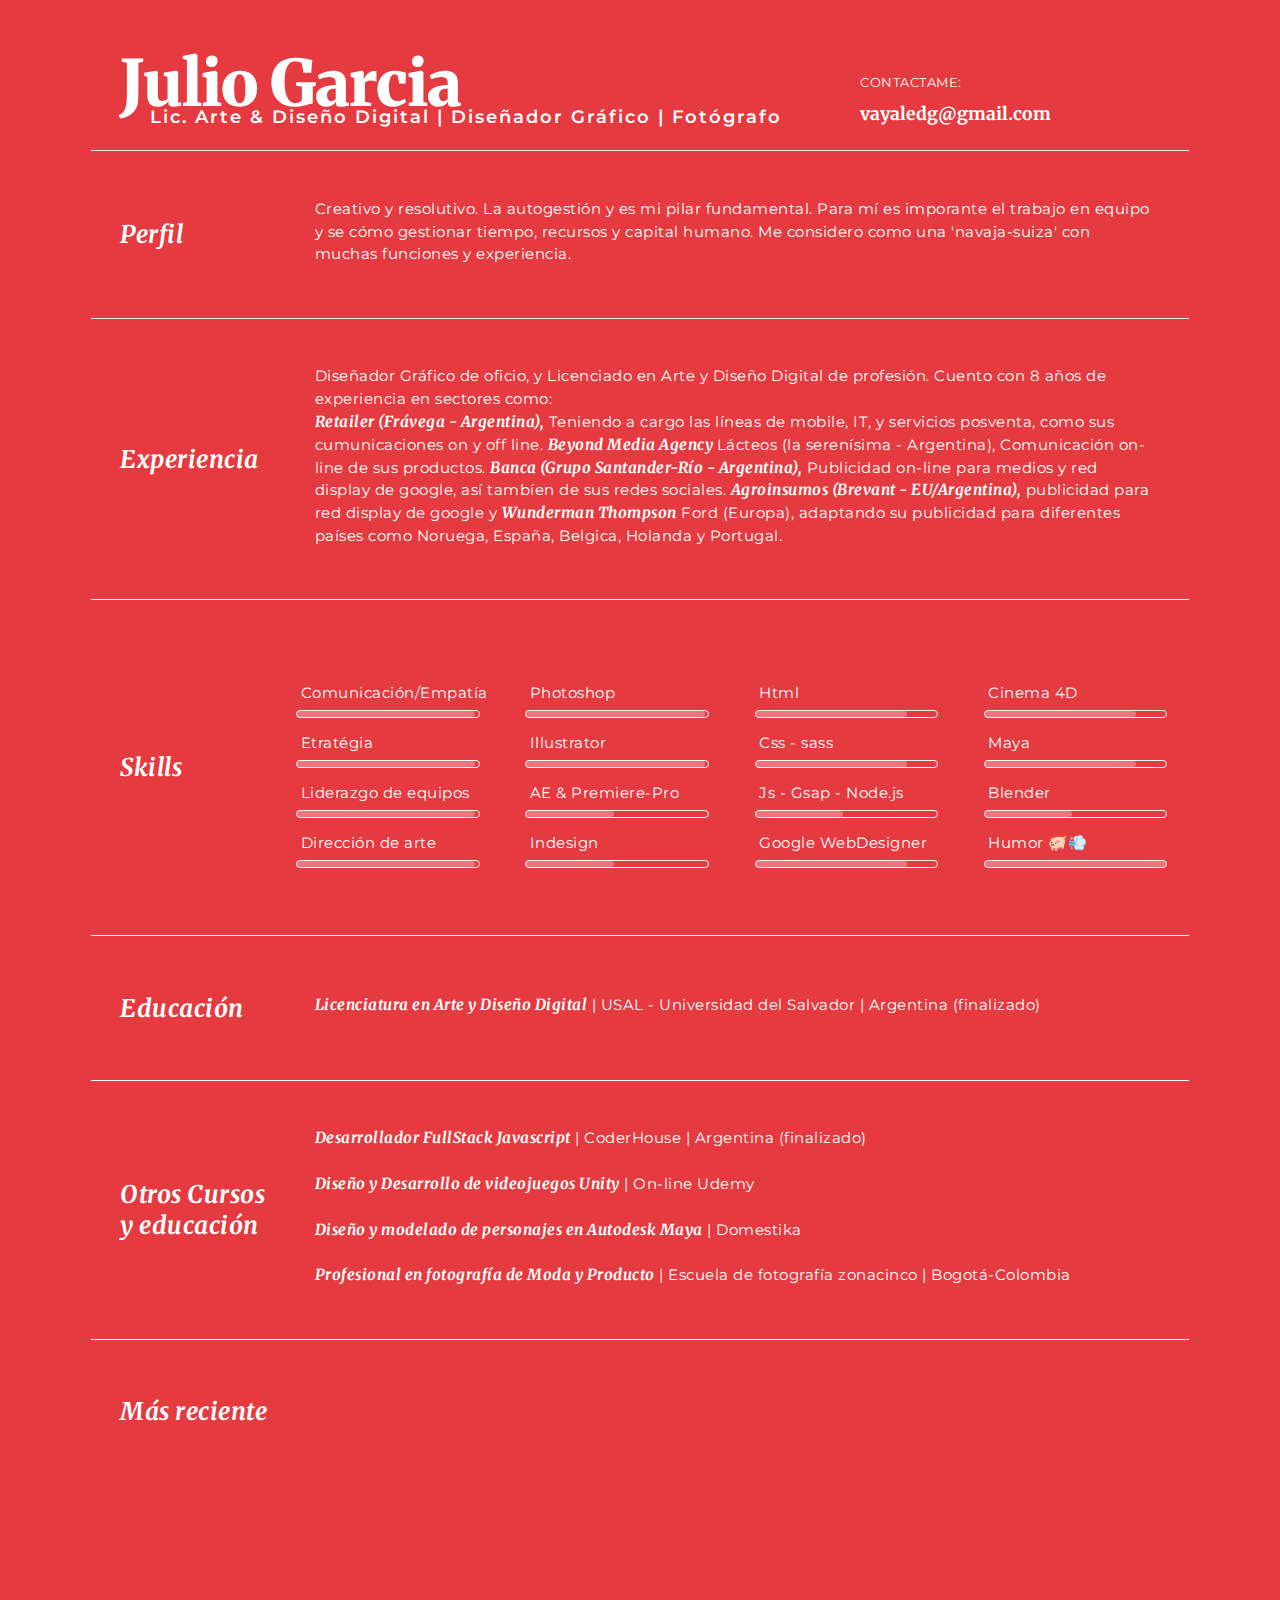
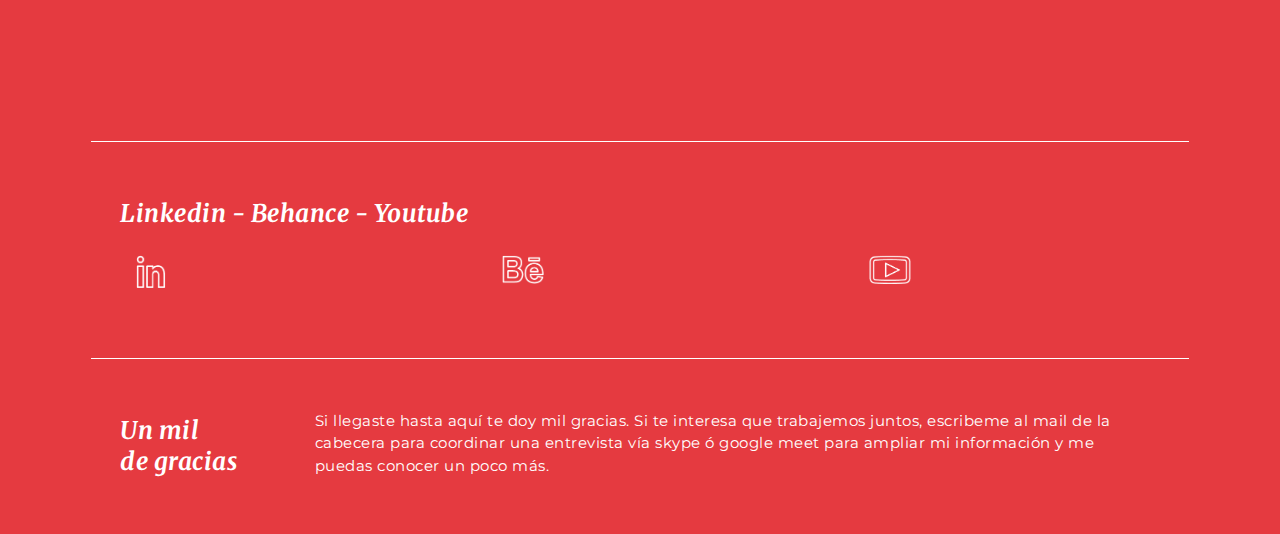
==== commit b7e8228f: "index editado" ====
--- a/index.html
+++ b/index.html
@@ -5,13 +5,13 @@
     <meta name="viewport" content="width=device-width, initial-scale=1.0">
     <link href="https://fonts.googleapis.com/css2?family=Merriweather:ital,wght@0,300;0,400;0,700;0,900;1,300;1,400;1,700;1,900&family=Montserrat:ital,wght@0,100;0,200;0,300;0,400;0,600;0,800;0,900;1,100;1,200;1,300;1,400;1,600;1,700;1,900&display=swap" rel="stylesheet">
     <link rel="stylesheet" href="css/main.css">
-    <title>Document</title>
+    <title>⚡ Curriculum Vitae - Julio Garcia ⚡</title>
 </head>
 <body>
     <div class="wrapper">
         <section>
             <h1>Julio Garcia</h1>
-            <h4>Diseñador Gráfico & Artista Digital | Fotógrafo</h4>
+            <h4>Lic. Arte & Diseño Digital | Diseñador Gráfico | Fotógrafo</h4>
             <div class="mailing">
                 <p>CONTACTAME:</p>
                 <a href="mailto:vayaledg@gmail.com">vayaledg@gmail.com</a>
@@ -24,7 +24,7 @@
                 <h3 class="sub-headlines">Perfil</h3>
             </div>
             <div class="right">
-                <p>Profesional en Diseño Gráfico y Digital. Creativo y resolutivo. Conozco la autogestión y es mi pilar fundamental. Para mí es imporante el trabajo en equipo y se como gestionar tiempo, recursos y capital humano. Me considero como una 'navaja-suiza' con muchas funciones y experiencia.</p>
+                <p>Creativo y resolutivo. La autogestión y es mi pilar fundamental. Para mí es imporante el trabajo en equipo y se cómo gestionar tiempo, recursos y capital humano. Me considero como una 'navaja-suiza' con muchas funciones y experiencia.</p>
 
             </div>
         </section>
